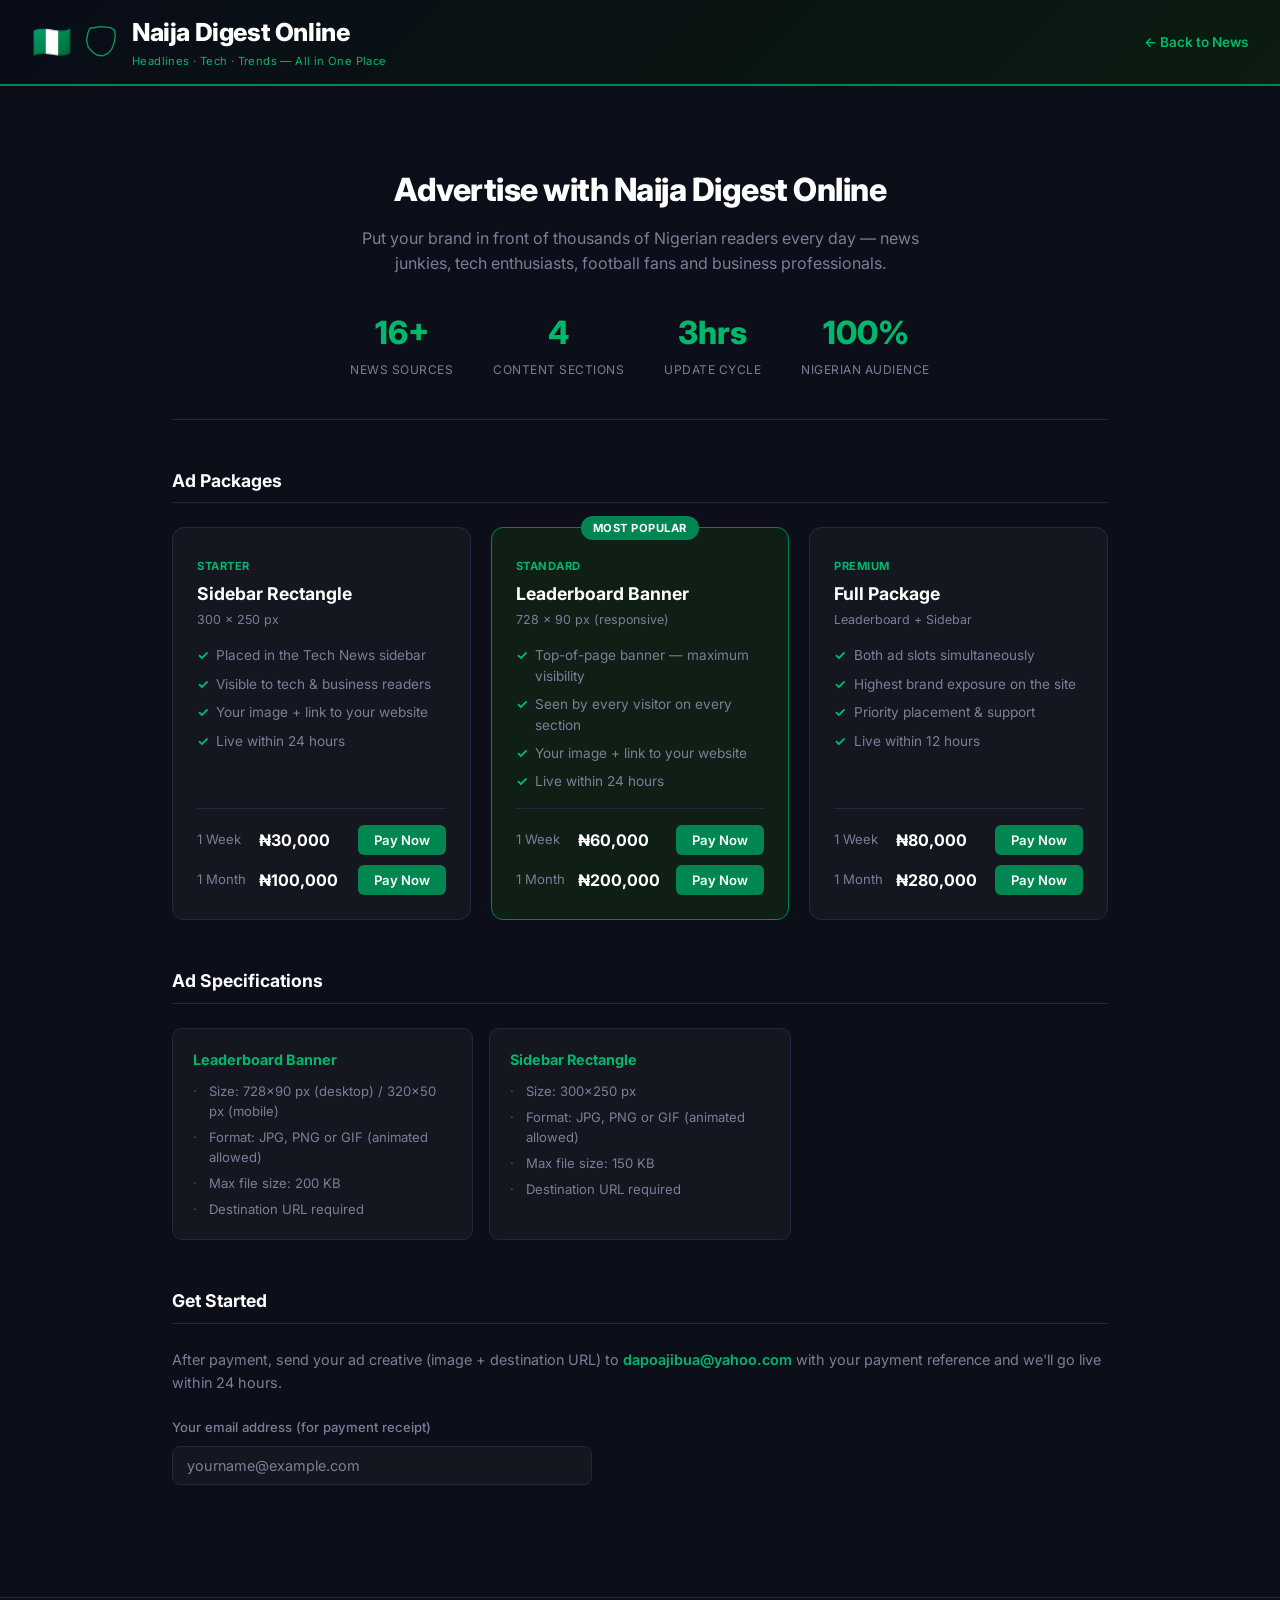
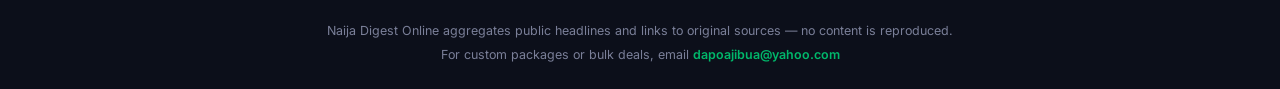
==== docs/advertise.html @ 70f1e2ca "feat: add ad slots, advertise page with Paystack and AdSense placeholder" ====
<!DOCTYPE html>
<html lang="en">
<head>
  <meta charset="UTF-8" />
  <meta name="viewport" content="width=device-width, initial-scale=1.0" />
  <title>Advertise with Us — Naija Digest Online</title>
  <meta name="description" content="Reach thousands of Nigerian readers daily. Advertise on Naija Digest Online — Nigeria's leading news, tech and football aggregator." />
  <link rel="icon" type="image/svg+xml" href="favicon.svg" />
  <link rel="preconnect" href="https://fonts.googleapis.com" />
  <link rel="preconnect" href="https://fonts.gstatic.com" crossorigin />
  <link href="https://fonts.googleapis.com/css2?family=Inter:wght@400;500;600;700;800&display=swap" rel="stylesheet" />
  <link rel="stylesheet" href="style.css" />
  <link rel="stylesheet" href="advertise.css" />
  <script src="https://js.paystack.co/v1/inline.js"></script>
</head>
<body>

  <header>
    <div class="header-inner">
      <div class="logo">
        <a href="index.html" style="display:flex;align-items:center;gap:0.75rem;text-decoration:none">
          <span class="flag">🇳🇬</span>
          <svg class="ng-map" xmlns="http://www.w3.org/2000/svg" viewBox="0 0 68 64" aria-hidden="true">
            <path d="M11,6 L32,3 L50,5 L58,10 L59,20 L57,33 L53,44 L46,53 L36,58 L25,57 L16,51 L8,42 L5,29 L7,16 Z"
                  fill="none" stroke="currentColor" stroke-width="2.5" stroke-linejoin="round"/>
          </svg>
          <div>
            <h1>Naija Digest Online</h1>
            <p class="tagline">Headlines · Tech · Trends — All in One Place</p>
          </div>
        </a>
      </div>
      <a href="index.html" class="back-link">← Back to News</a>
    </div>
  </header>

  <main class="adv-main">

    <!-- Hero -->
    <section class="adv-hero">
      <h2>Advertise with Naija Digest Online</h2>
      <p>Put your brand in front of thousands of Nigerian readers every day — news junkies, tech enthusiasts, football fans and business professionals.</p>
      <div class="adv-stats">
        <div class="stat"><span class="stat-num">16+</span><span class="stat-label">News Sources</span></div>
        <div class="stat"><span class="stat-num">4</span><span class="stat-label">Content Sections</span></div>
        <div class="stat"><span class="stat-num">3hrs</span><span class="stat-label">Update Cycle</span></div>
        <div class="stat"><span class="stat-num">100%</span><span class="stat-label">Nigerian Audience</span></div>
      </div>
    </section>

    <!-- Packages -->
    <section class="adv-packages">
      <h3 class="adv-section-title">Ad Packages</h3>
      <div class="pkg-grid">

        <!-- Starter -->
        <div class="pkg-card">
          <div class="pkg-header">
            <span class="pkg-badge">Starter</span>
            <h4>Sidebar Rectangle</h4>
            <p class="pkg-size">300 × 250 px</p>
          </div>
          <ul class="pkg-features">
            <li>Placed in the Tech News sidebar</li>
            <li>Visible to tech &amp; business readers</li>
            <li>Your image + link to your website</li>
            <li>Live within 24 hours</li>
          </ul>
          <div class="pkg-prices">
            <div class="price-row">
              <span>1 Week</span>
              <strong>₦30,000</strong>
              <button class="pay-btn" onclick="pay('Sidebar Ad – 1 Week', 3000000, this)">Pay Now</button>
            </div>
            <div class="price-row">
              <span>1 Month</span>
              <strong>₦100,000</strong>
              <button class="pay-btn" onclick="pay('Sidebar Ad – 1 Month', 10000000, this)">Pay Now</button>
            </div>
          </div>
        </div>

        <!-- Standard -->
        <div class="pkg-card pkg-card--featured">
          <div class="pkg-badge-top">Most Popular</div>
          <div class="pkg-header">
            <span class="pkg-badge">Standard</span>
            <h4>Leaderboard Banner</h4>
            <p class="pkg-size">728 × 90 px (responsive)</p>
          </div>
          <ul class="pkg-features">
            <li>Top-of-page banner — maximum visibility</li>
            <li>Seen by every visitor on every section</li>
            <li>Your image + link to your website</li>
            <li>Live within 24 hours</li>
          </ul>
          <div class="pkg-prices">
            <div class="price-row">
              <span>1 Week</span>
              <strong>₦60,000</strong>
              <button class="pay-btn" onclick="pay('Leaderboard Ad – 1 Week', 6000000, this)">Pay Now</button>
            </div>
            <div class="price-row">
              <span>1 Month</span>
              <strong>₦200,000</strong>
              <button class="pay-btn" onclick="pay('Leaderboard Ad – 1 Month', 20000000, this)">Pay Now</button>
            </div>
          </div>
        </div>

        <!-- Premium -->
        <div class="pkg-card">
          <div class="pkg-header">
            <span class="pkg-badge">Premium</span>
            <h4>Full Package</h4>
            <p class="pkg-size">Leaderboard + Sidebar</p>
          </div>
          <ul class="pkg-features">
            <li>Both ad slots simultaneously</li>
            <li>Highest brand exposure on the site</li>
            <li>Priority placement &amp; support</li>
            <li>Live within 12 hours</li>
          </ul>
          <div class="pkg-prices">
            <div class="price-row">
              <span>1 Week</span>
              <strong>₦80,000</strong>
              <button class="pay-btn" onclick="pay('Premium Package – 1 Week', 8000000, this)">Pay Now</button>
            </div>
            <div class="price-row">
              <span>1 Month</span>
              <strong>₦280,000</strong>
              <button class="pay-btn" onclick="pay('Premium Package – 1 Month', 28000000, this)">Pay Now</button>
            </div>
          </div>
        </div>

      </div>
    </section>

    <!-- Ad specs -->
    <section class="adv-specs">
      <h3 class="adv-section-title">Ad Specifications</h3>
      <div class="specs-grid">
        <div class="spec-card">
          <h4>Leaderboard Banner</h4>
          <ul>
            <li>Size: 728×90 px (desktop) / 320×50 px (mobile)</li>
            <li>Format: JPG, PNG or GIF (animated allowed)</li>
            <li>Max file size: 200 KB</li>
            <li>Destination URL required</li>
          </ul>
        </div>
        <div class="spec-card">
          <h4>Sidebar Rectangle</h4>
          <ul>
            <li>Size: 300×250 px</li>
            <li>Format: JPG, PNG or GIF (animated allowed)</li>
            <li>Max file size: 150 KB</li>
            <li>Destination URL required</li>
          </ul>
        </div>
      </div>
    </section>

    <!-- Contact / Payment form -->
    <section class="adv-contact" id="contact">
      <h3 class="adv-section-title">Get Started</h3>
      <p>After payment, send your ad creative (image + destination URL) to <a href="mailto:dapoajibua@yahoo.com" class="email-link">dapoajibua@yahoo.com</a> with your payment reference and we'll go live within 24 hours.</p>

      <div class="email-form">
        <label for="adv-email">Your email address (for payment receipt)</label>
        <input type="email" id="adv-email" placeholder="yourname@example.com" />
      </div>
    </section>

  </main>

  <footer>
    <p>Naija Digest Online aggregates public headlines and links to original sources — no content is reproduced.</p>
    <p>For custom packages or bulk deals, email <a href="mailto:dapoajibua@yahoo.com" class="footer-link">dapoajibua@yahoo.com</a></p>
  </footer>

  <script>
    const PAYSTACK_KEY = "pk_live_XXXXXXXXXX"; // TODO: replace with your Paystack public key

    function pay(planName, amountKobo, btn) {
      const emailInput = document.getElementById("adv-email");
      const email = emailInput.value.trim();
      if (!email || !email.includes("@")) {
        emailInput.focus();
        emailInput.style.borderColor = "#e74c3c";
        emailInput.placeholder = "Please enter your email first";
        return;
      }
      emailInput.style.borderColor = "";

      const handler = PaystackPop.setup({
        key: PAYSTACK_KEY,
        email: email,
        amount: amountKobo,
        currency: "NGN",
        ref: "NDO-" + Date.now(),
        metadata: { plan: planName },
        callback: function(response) {
          btn.textContent = "Paid ✓";
          btn.disabled = true;
          btn.style.background = "#008751";
          alert(
            "Payment successful! 🎉\n\n" +
            "Reference: " + response.reference + "\n\n" +
            "Please send your ad image and destination URL to dapoajibua@yahoo.com\n" +
            "quoting this reference. Your ad will go live within 24 hours."
          );
        },
        onClose: function() {}
      });
      handler.openIframe();
    }
  </script>

</body>
</html>
---- docs/style.css ----
/* ── Variables ── */
:root {
  --green:        #008751;
  --green-light:  #00b86b;
  --green-dim:    #1a3d2b;
  --bg:           #0c0f1a;
  --bg-card:      #141720;
  --bg-hover:     #1c2030;
  --border:       #232840;
  --text:         #e6e8f0;
  --text-muted:   #7a7f98;
  --badge-bg:     #173028;
  --badge-text:   #4ed898;
  --radius:       10px;
  --font:         'Inter', system-ui, sans-serif;
}

/* ── Reset ── */
*, *::before, *::after { box-sizing: border-box; margin: 0; padding: 0; }

body {
  font-family: var(--font);
  background: var(--bg);
  color: var(--text);
  min-height: 100vh;
  line-height: 1.5;
}

a { color: inherit; text-decoration: none; }

/* ── Header ── */
header {
  background: linear-gradient(135deg, #090c18 0%, #0b1c10 100%);
  border-bottom: 2px solid var(--green);
  padding: 0.9rem 2rem;
  position: sticky;
  top: 0;
  z-index: 200;
}

.header-inner {
  max-width: 1400px;
  margin: 0 auto;
  display: flex;
  justify-content: space-between;
  align-items: center;
  gap: 1rem;
  flex-wrap: wrap;
}

.logo { display: flex; align-items: center; gap: 0.75rem; }
.flag { font-size: 2rem; line-height: 1; }

.ng-map {
  width: 36px;
  height: 34px;
  color: var(--green-light);
  opacity: 0.85;
  flex-shrink: 0;
}

.logo h1 {
  font-size: 1.55rem;
  font-weight: 800;
  color: #fff;
  letter-spacing: -0.4px;
}

.tagline {
  font-size: 0.7rem;
  color: var(--green-light);
  letter-spacing: 0.4px;
  margin-top: 1px;
}

.update-box {
  text-align: right;
  font-size: 0.78rem;
}

#last-updated { color: var(--green-light); margin-bottom: 2px; }
#next-update  { color: var(--text-muted); }

/* ── Tab nav ── */
.tab-nav {
  background: #0a0d18;
  border-bottom: 1px solid var(--border);
  display: flex;
  padding: 0 2rem;
  overflow-x: auto;
  scrollbar-width: none;
}
.tab-nav::-webkit-scrollbar { display: none; }

.tab-btn {
  background: none;
  border: none;
  border-bottom: 3px solid transparent;
  color: var(--text-muted);
  padding: 0.85rem 1.4rem;
  font-family: var(--font);
  font-size: 0.875rem;
  font-weight: 600;
  cursor: pointer;
  white-space: nowrap;
  transition: color 0.15s, border-color 0.15s;
}
.tab-btn:hover   { color: var(--text); }
.tab-btn.active  { color: var(--green-light); border-bottom-color: var(--green); }

/* ── Main ── */
main {
  max-width: 1400px;
  margin: 0 auto;
  padding: 1.5rem 2rem;
}

.tab-panel         { display: none; }
.tab-panel.active  { display: block; }

/* ── Section heading ── */
.section-heading {
  font-size: 0.9rem;
  font-weight: 700;
  color: var(--green-light);
  text-transform: uppercase;
  letter-spacing: 0.5px;
  margin-bottom: 1rem;
  padding-bottom: 0.5rem;
  border-bottom: 1px solid var(--border);
}

/* ── Cards ── */
.card-grid {
  display: grid;
  grid-template-columns: repeat(auto-fill, minmax(300px, 1fr));
  gap: 0.85rem;
}

.card {
  display: flex;
  flex-direction: column;
  gap: 0.45rem;
  background: var(--bg-card);
  border: 1px solid var(--border);
  border-radius: var(--radius);
  padding: 1rem;
  transition: background 0.15s, border-color 0.15s, transform 0.15s;
}
.card:hover {
  background: var(--bg-hover);
  border-color: var(--green);
  transform: translateY(-2px);
}

.card-meta {
  display: flex;
  justify-content: space-between;
  align-items: center;
  gap: 0.5rem;
}

.badge {
  background: var(--badge-bg);
  color: var(--badge-text);
  font-size: 0.68rem;
  font-weight: 700;
  text-transform: uppercase;
  letter-spacing: 0.3px;
  padding: 0.18rem 0.55rem;
  border-radius: 999px;
  white-space: nowrap;
  max-width: 130px;
  overflow: hidden;
  text-overflow: ellipsis;
}

.time {
  font-size: 0.72rem;
  color: var(--text-muted);
  white-space: nowrap;
}

.card-title {
  font-size: 0.9rem;
  font-weight: 600;
  line-height: 1.45;
  color: var(--text);
}

.card-summary {
  font-size: 0.78rem;
  color: var(--text-muted);
  line-height: 1.5;
  display: -webkit-box;
  -webkit-line-clamp: 2;
  -webkit-box-orient: vertical;
  overflow: hidden;
}

/* ── Tech layout ── */
.tech-layout {
  display: grid;
  grid-template-columns: 1fr 350px;
  gap: 1.5rem;
  align-items: start;
}

/* ── Events sidebar ── */
.event-item {
  display: block;
  background: var(--bg-card);
  border: 1px solid var(--border);
  border-left: 3px solid var(--green);
  border-radius: 8px;
  padding: 0.8rem 1rem;
  margin-bottom: 0.7rem;
  transition: background 0.15s, border-left-color 0.15s;
}
.event-item:hover {
  background: var(--bg-hover);
  border-left-color: var(--green-light);
}

.event-title {
  font-size: 0.855rem;
  font-weight: 600;
  line-height: 1.4;
  margin-bottom: 0.3rem;
}

.event-meta {
  font-size: 0.72rem;
  color: var(--text-muted);
}

/* ── Trending ── */
.trending-grid {
  display: grid;
  grid-template-columns: repeat(auto-fill, minmax(360px, 1fr));
  gap: 1.25rem;
}

.trend-card {
  background: var(--bg-card);
  border: 1px solid var(--border);
  border-radius: 12px;
  padding: 1.25rem;
}

/* Google Trends list */
#google-trends {
  list-style: none;
  counter-reset: trends;
}

#google-trends li {
  counter-increment: trends;
  display: flex;
  align-items: center;
  gap: 0.75rem;
  padding: 0.55rem 0;
  border-bottom: 1px solid var(--border);
  font-size: 0.875rem;
}
#google-trends li:last-child { border-bottom: none; }

#google-trends li::before {
  content: counter(trends);
  min-width: 1.6rem;
  font-size: 0.72rem;
  font-weight: 800;
  color: var(--green);
}

/* Reddit & YouTube items */
.trend-item {
  padding: 0.65rem 0;
  border-bottom: 1px solid var(--border);
}
.trend-item:last-child { border-bottom: none; }

.trend-item a {
  font-size: 0.855rem;
  font-weight: 500;
  line-height: 1.4;
  display: block;
  color: var(--text);
  transition: color 0.15s;
}
.trend-item a:hover { color: var(--green-light); }

.trend-sub {
  font-size: 0.7rem;
  color: var(--text-muted);
  margin-top: 0.2rem;
}

/* YouTube thumbnail */
.yt-item {
  display: flex;
  gap: 0.75rem;
  align-items: flex-start;
  padding: 0.65rem 0;
  border-bottom: 1px solid var(--border);
}
.yt-item:last-child { border-bottom: none; }

.yt-thumb {
  width: 80px;
  height: 45px;
  border-radius: 4px;
  object-fit: cover;
  flex-shrink: 0;
  background: var(--border);
}

.yt-info a {
  font-size: 0.82rem;
  font-weight: 500;
  line-height: 1.4;
  color: var(--text);
  display: block;
}
.yt-info a:hover { color: var(--green-light); }

.yt-channel {
  font-size: 0.7rem;
  color: var(--text-muted);
  margin-top: 0.2rem;
}

/* ── Empty / Loading ── */
.empty {
  color: var(--text-muted);
  font-size: 0.85rem;
  text-align: center;
  padding: 2rem 1rem;
}

/* Skeleton loader */
.skeleton-grid {
  display: grid;
  grid-template-columns: repeat(auto-fill, minmax(300px, 1fr));
  gap: 0.85rem;
}

.skeleton {
  height: 120px;
  border-radius: var(--radius);
  background: linear-gradient(90deg, var(--bg-card) 25%, var(--bg-hover) 50%, var(--bg-card) 75%);
  background-size: 200% 100%;
  animation: shimmer 1.4s infinite;
}

@keyframes shimmer {
  0%   { background-position: 200% 0; }
  100% { background-position: -200% 0; }
}

/* ── Ad slots ── */
.ad-leaderboard {
  background: #0a0d18;
  border-bottom: 1px solid var(--border);
  padding: 0.6rem 2rem;
  display: flex;
  justify-content: center;
}

.ad-placeholder {
  display: flex;
  align-items: center;
  justify-content: space-between;
  gap: 1rem;
  width: 100%;
  max-width: 728px;
  min-height: 60px;
  border: 1px dashed var(--border);
  border-radius: 6px;
  padding: 0.6rem 1.25rem;
  text-decoration: none;
  transition: border-color 0.15s, background 0.15s;
}

.ad-placeholder:hover {
  border-color: var(--green);
  background: #0f1f16;
}

.ad-placeholder-text {
  font-size: 0.82rem;
  color: var(--text-muted);
}

.ad-placeholder-cta {
  font-size: 0.8rem;
  font-weight: 700;
  color: var(--green-light);
  white-space: nowrap;
}

.ad-sidebar {
  margin-top: 1.25rem;
}

.ad-placeholder--sidebar {
  max-width: 100%;
  min-height: 120px;
  flex-direction: column;
  text-align: center;
  gap: 0.5rem;
}

.footer-link {
  color: var(--green-light);
  text-decoration: none;
  font-weight: 600;
}
.footer-link:hover { text-decoration: underline; }

/* ── Footer ── */
footer {
  border-top: 1px solid var(--border);
  padding: 1.5rem 2rem;
  text-align: center;
  font-size: 0.78rem;
  color: var(--text-muted);
  max-width: 1400px;
  margin: 2rem auto 0;
}
footer p + p { margin-top: 0.3rem; }

/* ── Responsive ── */
@media (max-width: 960px) {
  .tech-layout { grid-template-columns: 1fr; }
  .tech-sidebar { border-top: 1px solid var(--border); padding-top: 1.5rem; }
}

@media (max-width: 600px) {
  header { padding: 0.75rem 1rem; }
  .logo h1 { font-size: 1.2rem; }
  main { padding: 1rem; }
  .tab-nav { padding: 0 0.5rem; }
  .tab-btn { padding: 0.7rem 0.9rem; font-size: 0.8rem; }
  .card-grid { grid-template-columns: 1fr; }
  .trending-grid { grid-template-columns: 1fr; }
}
---- docs/advertise.css ----
/* ── Advertise page styles ── */

.back-link {
  font-size: 0.85rem;
  color: var(--green-light);
  text-decoration: none;
  font-weight: 600;
}
.back-link:hover { color: #fff; }

.adv-main {
  max-width: 1000px;
  margin: 0 auto;
  padding: 2rem;
}

/* Hero */
.adv-hero {
  text-align: center;
  padding: 3rem 1rem 2.5rem;
  border-bottom: 1px solid var(--border);
  margin-bottom: 3rem;
}

.adv-hero h2 {
  font-size: 2rem;
  font-weight: 800;
  color: #fff;
  margin-bottom: 0.75rem;
  letter-spacing: -0.5px;
}

.adv-hero p {
  font-size: 1rem;
  color: var(--text-muted);
  max-width: 600px;
  margin: 0 auto 2rem;
  line-height: 1.6;
}

.adv-stats {
  display: flex;
  justify-content: center;
  gap: 2.5rem;
  flex-wrap: wrap;
}

.stat {
  display: flex;
  flex-direction: column;
  align-items: center;
  gap: 0.25rem;
}

.stat-num {
  font-size: 2rem;
  font-weight: 800;
  color: var(--green-light);
}

.stat-label {
  font-size: 0.75rem;
  color: var(--text-muted);
  text-transform: uppercase;
  letter-spacing: 0.5px;
}

/* Section titles */
.adv-section-title {
  font-size: 1.1rem;
  font-weight: 700;
  color: #fff;
  margin-bottom: 1.5rem;
  padding-bottom: 0.5rem;
  border-bottom: 1px solid var(--border);
}

/* Package cards */
.adv-packages { margin-bottom: 3rem; }

.pkg-grid {
  display: grid;
  grid-template-columns: repeat(auto-fill, minmax(280px, 1fr));
  gap: 1.25rem;
}

.pkg-card {
  background: var(--bg-card);
  border: 1px solid var(--border);
  border-radius: 12px;
  padding: 1.5rem;
  position: relative;
  display: flex;
  flex-direction: column;
  gap: 1rem;
}

.pkg-card--featured {
  border-color: var(--green);
  background: #0f1f16;
}

.pkg-badge-top {
  position: absolute;
  top: -12px;
  left: 50%;
  transform: translateX(-50%);
  background: var(--green);
  color: #fff;
  font-size: 0.7rem;
  font-weight: 700;
  text-transform: uppercase;
  letter-spacing: 0.5px;
  padding: 0.2rem 0.75rem;
  border-radius: 999px;
  white-space: nowrap;
}

.pkg-badge {
  font-size: 0.7rem;
  font-weight: 700;
  text-transform: uppercase;
  color: var(--green-light);
  letter-spacing: 0.5px;
}

.pkg-header h4 {
  font-size: 1.1rem;
  font-weight: 700;
  color: #fff;
  margin: 0.3rem 0 0.2rem;
}

.pkg-size {
  font-size: 0.78rem;
  color: var(--text-muted);
}

.pkg-features {
  list-style: none;
  padding: 0;
  display: flex;
  flex-direction: column;
  gap: 0.5rem;
  flex: 1;
}

.pkg-features li {
  font-size: 0.85rem;
  color: var(--text-muted);
  padding-left: 1.2rem;
  position: relative;
}

.pkg-features li::before {
  content: "✓";
  position: absolute;
  left: 0;
  color: var(--green-light);
  font-weight: 700;
}

.pkg-prices {
  display: flex;
  flex-direction: column;
  gap: 0.6rem;
  border-top: 1px solid var(--border);
  padding-top: 1rem;
}

.price-row {
  display: flex;
  align-items: center;
  gap: 0.75rem;
}

.price-row span {
  font-size: 0.82rem;
  color: var(--text-muted);
  min-width: 50px;
}

.price-row strong {
  font-size: 1rem;
  font-weight: 700;
  color: #fff;
  flex: 1;
}

.pay-btn {
  background: var(--green);
  color: #fff;
  border: none;
  border-radius: 6px;
  padding: 0.45rem 1rem;
  font-family: var(--font);
  font-size: 0.82rem;
  font-weight: 600;
  cursor: pointer;
  transition: background 0.15s;
  white-space: nowrap;
}

.pay-btn:hover    { background: var(--green-light); }
.pay-btn:disabled { opacity: 0.7; cursor: not-allowed; }

/* Specs */
.adv-specs { margin-bottom: 3rem; }

.specs-grid {
  display: grid;
  grid-template-columns: repeat(auto-fill, minmax(280px, 1fr));
  gap: 1rem;
}

.spec-card {
  background: var(--bg-card);
  border: 1px solid var(--border);
  border-radius: 10px;
  padding: 1.25rem;
}

.spec-card h4 {
  font-size: 0.9rem;
  font-weight: 700;
  color: var(--green-light);
  margin-bottom: 0.75rem;
}

.spec-card ul {
  list-style: none;
  padding: 0;
  display: flex;
  flex-direction: column;
  gap: 0.4rem;
}

.spec-card li {
  font-size: 0.82rem;
  color: var(--text-muted);
  padding-left: 1rem;
  position: relative;
}

.spec-card li::before {
  content: "·";
  position: absolute;
  left: 0;
  color: var(--green);
}

/* Contact */
.adv-contact { margin-bottom: 3rem; }

.adv-contact p {
  font-size: 0.9rem;
  color: var(--text-muted);
  line-height: 1.6;
  margin-bottom: 1.5rem;
}

.email-link {
  color: var(--green-light);
  font-weight: 600;
}
.email-link:hover { text-decoration: underline; }

.email-form {
  display: flex;
  flex-direction: column;
  gap: 0.5rem;
  max-width: 420px;
}

.email-form label {
  font-size: 0.82rem;
  color: var(--text-muted);
  font-weight: 500;
}

.email-form input {
  background: var(--bg-card);
  border: 1px solid var(--border);
  border-radius: 8px;
  padding: 0.65rem 0.9rem;
  font-family: var(--font);
  font-size: 0.9rem;
  color: var(--text);
  outline: none;
  transition: border-color 0.15s;
}

.email-form input:focus { border-color: var(--green); }
.email-form input::placeholder { color: var(--text-muted); }

/* Responsive */
@media (max-width: 600px) {
  .adv-hero h2 { font-size: 1.4rem; }
  .adv-stats   { gap: 1.5rem; }
  .adv-main    { padding: 1rem; }
}
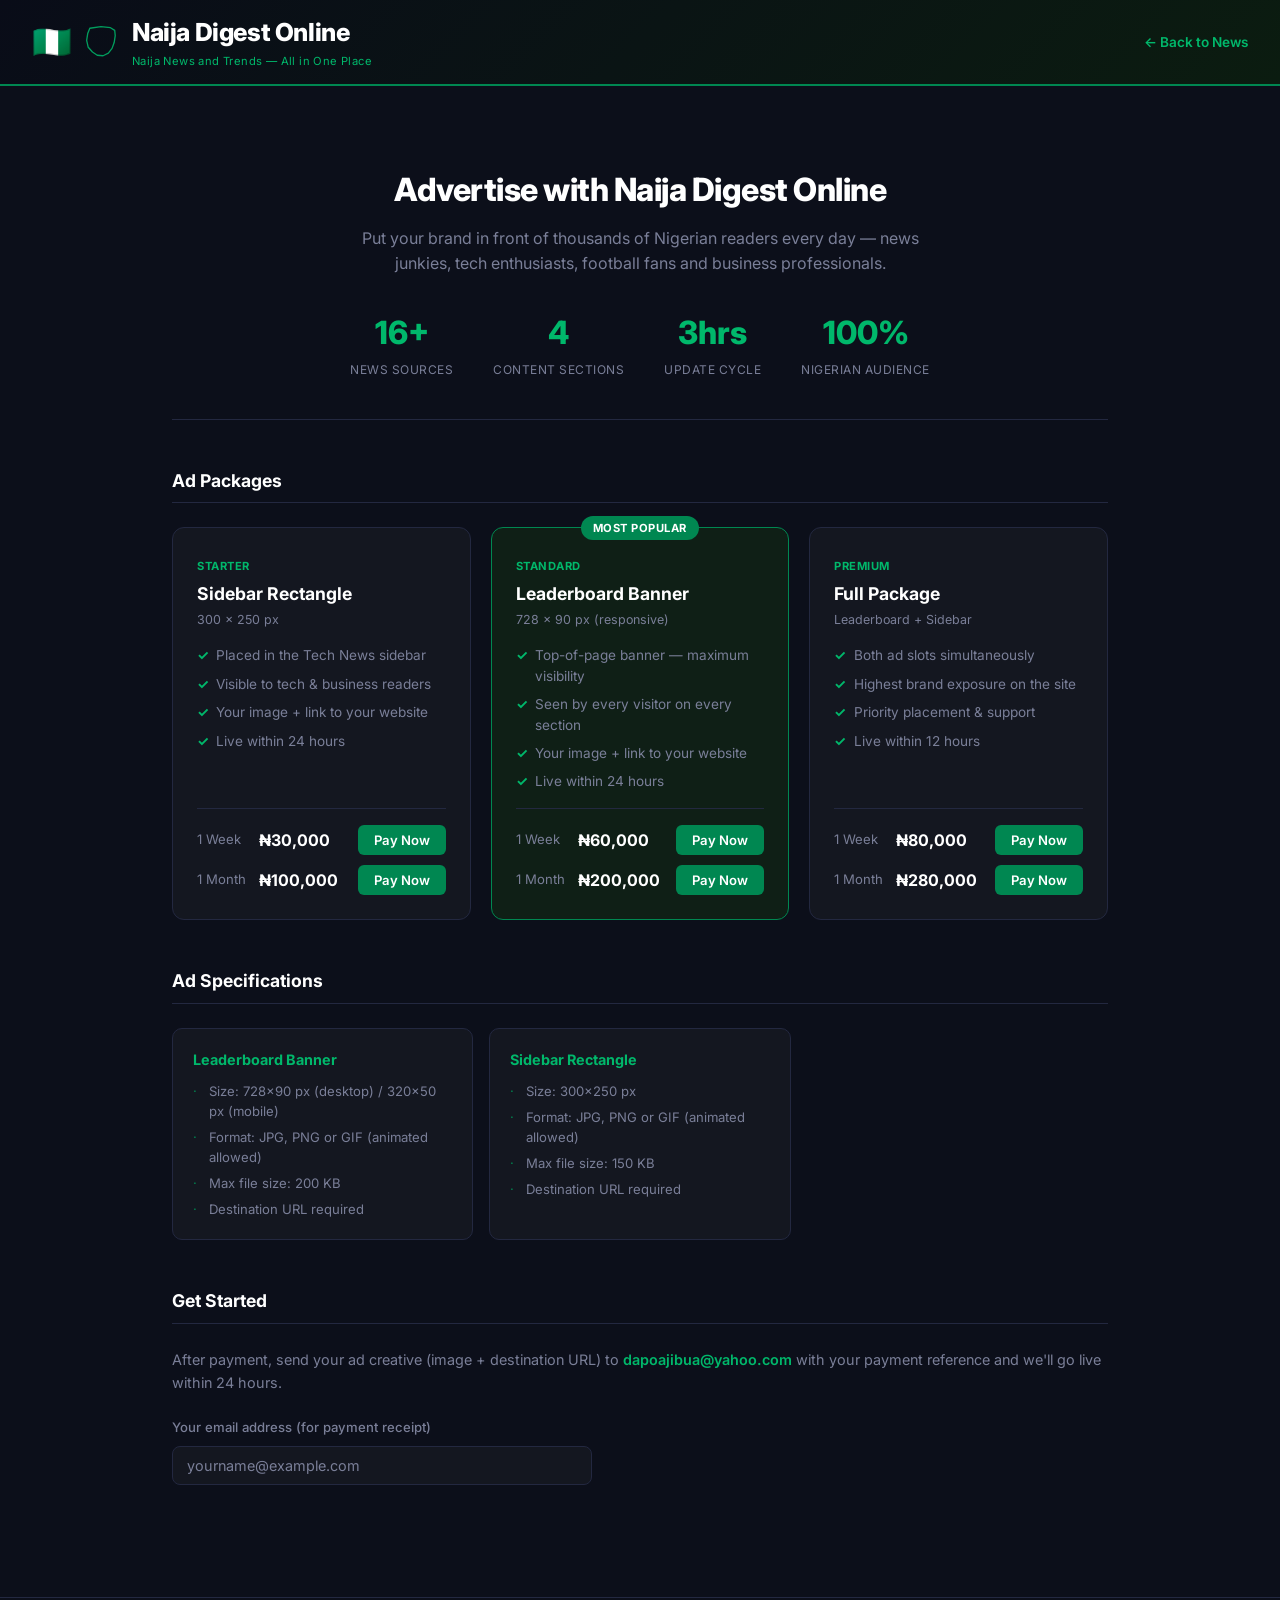
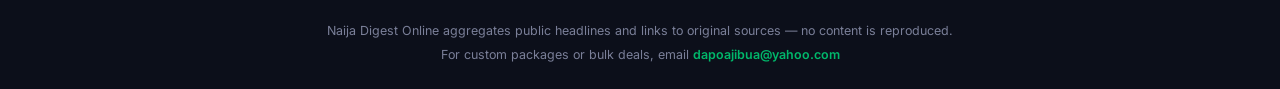
==== commit dea36e7e: "brand: update tagline to 'Naija News and Trends — All in One Place'" ====
--- a/docs/advertise.html
+++ b/docs/advertise.html
@@ -11,6 +11,7 @@
   <link href="https://fonts.googleapis.com/css2?family=Inter:wght@400;500;600;700;800&display=swap" rel="stylesheet" />
   <link rel="stylesheet" href="style.css" />
   <link rel="stylesheet" href="advertise.css" />
+  <script async src="https://pagead2.googlesyndication.com/pagead/js/adsbygoogle.js?client=ca-pub-5902229563520548" crossorigin="anonymous"></script>
   <script src="https://js.paystack.co/v1/inline.js"></script>
 </head>
 <body>
@@ -26,7 +27,7 @@
           </svg>
           <div>
             <h1>Naija Digest Online</h1>
-            <p class="tagline">Headlines · Tech · Trends — All in One Place</p>
+            <p class="tagline">Naija News and Trends — All in One Place</p>
           </div>
         </a>
       </div>
@@ -182,7 +183,7 @@
   </footer>
 
   <script>
-    const PAYSTACK_KEY = "pk_live_XXXXXXXXXX"; // TODO: replace with your Paystack public key
+    const PAYSTACK_KEY = "pk_live_4b39dc22fb958ee3462e23c3a64891dfa9a8bef3";
 
     function pay(planName, amountKobo, btn) {
       const emailInput = document.getElementById("adv-email");
--- a/docs/style.css
+++ b/docs/style.css
@@ -140,17 +140,62 @@
 .card {
   display: flex;
   flex-direction: column;
-  gap: 0.45rem;
   background: var(--bg-card);
   border: 1px solid var(--border);
   border-radius: var(--radius);
-  padding: 1rem;
-  transition: background 0.15s, border-color 0.15s, transform 0.15s;
+  overflow: hidden;
+  transition: border-color 0.15s, transform 0.15s, box-shadow 0.15s;
+  text-decoration: none;
+  color: inherit;
 }
 .card:hover {
-  background: var(--bg-hover);
   border-color: var(--green);
   transform: translateY(-2px);
+  box-shadow: 0 8px 24px rgba(0,135,81,0.12);
+}
+
+/* Card image */
+.card-img {
+  position: relative;
+  width: 100%;
+  aspect-ratio: 16 / 9;
+  overflow: hidden;
+  flex-shrink: 0;
+}
+
+.card-img img {
+  width: 100%;
+  height: 100%;
+  object-fit: cover;
+  display: block;
+  transition: transform 0.3s;
+}
+
+.card:hover .card-img img { transform: scale(1.04); }
+
+.card-img-fallback {
+  position: absolute;
+  inset: 0;
+  display: none;
+  align-items: center;
+  justify-content: center;
+  font-size: 0.75rem;
+  font-weight: 800;
+  text-transform: uppercase;
+  letter-spacing: 1px;
+  color: rgba(255,255,255,0.35);
+  padding: 0.5rem;
+  text-align: center;
+}
+
+.card-img--err .card-img-fallback { display: flex; }
+
+.card-body {
+  display: flex;
+  flex-direction: column;
+  gap: 0.45rem;
+  padding: 0.85rem 1rem;
+  flex: 1;
 }
 
 .card-meta {
@@ -198,6 +243,134 @@
   overflow: hidden;
 }
 
+/* ── World Cup hero ── */
+.wc-hero {
+  background: linear-gradient(135deg, #0a1a08 0%, #102a1a 50%, #1a1200 100%);
+  border: 1px solid #2a4020;
+  border-radius: 12px;
+  padding: 1.5rem 2rem;
+  text-align: center;
+  position: relative;
+  overflow: hidden;
+}
+
+.wc-hero::before {
+  content: "⚽";
+  position: absolute;
+  font-size: 8rem;
+  opacity: 0.05;
+  right: -1rem;
+  top: -1rem;
+  line-height: 1;
+}
+
+.wc-hero h2 {
+  font-size: 1.6rem;
+  font-weight: 800;
+  color: #fff;
+  margin-bottom: 0.4rem;
+}
+
+.wc-hero p {
+  font-size: 0.85rem;
+  color: var(--text-muted);
+  letter-spacing: 1px;
+}
+
+/* ── Fixture cards ── */
+.fixtures-strip {
+  display: grid;
+  grid-template-columns: repeat(auto-fill, minmax(280px, 1fr));
+  gap: 0.75rem;
+}
+
+.fixture-card {
+  background: var(--bg-card);
+  border: 1px solid var(--border);
+  border-radius: 10px;
+  padding: 1rem;
+  text-decoration: none;
+  color: inherit;
+  display: block;
+  transition: border-color 0.15s, background 0.15s;
+}
+.fixture-card:hover { border-color: var(--green); background: var(--bg-hover); }
+
+.fixture-teams {
+  display: flex;
+  align-items: center;
+  gap: 0.5rem;
+  margin-bottom: 0.5rem;
+}
+
+.fixture-team {
+  display: flex;
+  flex-direction: column;
+  align-items: flex-start;
+  gap: 0.2rem;
+  flex: 1;
+}
+
+.fixture-team--away {
+  align-items: flex-end;
+}
+
+.fixture-name {
+  font-size: 0.82rem;
+  font-weight: 600;
+  color: var(--text);
+  line-height: 1.2;
+}
+
+.fixture-score {
+  font-size: 1.5rem;
+  font-weight: 800;
+  color: #fff;
+  line-height: 1;
+}
+
+.fixture-mid {
+  display: flex;
+  flex-direction: column;
+  align-items: center;
+  flex-shrink: 0;
+  padding: 0 0.5rem;
+}
+
+.fixture-status {
+  font-size: 0.72rem;
+  font-weight: 700;
+  color: var(--text-muted);
+  text-transform: uppercase;
+  letter-spacing: 0.3px;
+  padding: 0.2rem 0.5rem;
+  border-radius: 4px;
+  background: var(--bg-hover);
+}
+
+.fixture-status--live {
+  color: #ff4444;
+  background: rgba(255,68,68,0.15);
+  animation: pulse 1.5s ease-in-out infinite;
+}
+
+.fixture-status--done {
+  color: var(--green-light);
+  background: var(--green-dim);
+}
+
+@keyframes pulse {
+  0%, 100% { opacity: 1; }
+  50%       { opacity: 0.6; }
+}
+
+.fixture-meta {
+  font-size: 0.7rem;
+  color: var(--text-muted);
+  margin-top: 0.15rem;
+  text-align: center;
+}
+
 /* ── Tech layout ── */
 .tech-layout {
   display: grid;
@@ -358,6 +531,293 @@
   100% { background-position: -200% 0; }
 }
 
+/* ── Exchange Rates & Crypto shared ── */
+.rates-header {
+  display: flex;
+  justify-content: space-between;
+  align-items: flex-start;
+  margin-bottom: 1.25rem;
+  flex-wrap: wrap;
+  gap: 0.75rem;
+}
+
+.rates-header h2 {
+  font-size: 1.4rem;
+  font-weight: 800;
+  color: #fff;
+  margin-bottom: 0.25rem;
+}
+
+.rates-timestamp {
+  font-size: 0.75rem;
+  color: var(--text-muted);
+}
+
+.refresh-btn {
+  background: var(--bg-card);
+  border: 1px solid var(--border);
+  color: var(--green-light);
+  padding: 0.45rem 1rem;
+  border-radius: 8px;
+  font-family: var(--font);
+  font-size: 0.82rem;
+  font-weight: 600;
+  cursor: pointer;
+  transition: all 0.15s;
+  white-space: nowrap;
+}
+.refresh-btn:hover { border-color: var(--green); background: var(--bg-hover); }
+
+.parallel-notice {
+  display: flex;
+  align-items: flex-start;
+  gap: 0.6rem;
+  background: #1a1500;
+  border: 1px solid #3a3000;
+  border-left: 3px solid #f5a623;
+  border-radius: 8px;
+  padding: 0.7rem 1rem;
+  font-size: 0.8rem;
+  color: #c8a860;
+  margin-bottom: 1.25rem;
+  line-height: 1.5;
+}
+
+.rates-note {
+  margin-top: 1rem;
+  font-size: 0.72rem;
+  color: var(--text-muted);
+  padding-top: 0.75rem;
+  border-top: 1px solid var(--border);
+  line-height: 1.6;
+}
+
+.loading-pulse {
+  height: 76px;
+  border-radius: var(--radius);
+  background: linear-gradient(90deg, var(--bg-card) 25%, var(--bg-hover) 50%, var(--bg-card) 75%);
+  background-size: 200% 100%;
+  animation: shimmer 1.4s infinite;
+}
+
+/* ── Rate cards ── */
+.rates-grid {
+  display: grid;
+  grid-template-columns: repeat(auto-fill, minmax(240px, 1fr));
+  gap: 0.75rem;
+}
+
+.rate-card {
+  background: var(--bg-card);
+  border: 1px solid var(--border);
+  border-radius: 10px;
+  padding: 0.9rem 1rem;
+  display: flex;
+  align-items: center;
+  gap: 0.85rem;
+  transition: border-color 0.15s, background 0.15s;
+}
+.rate-card:hover { border-color: var(--green); background: var(--bg-hover); }
+
+.rate-flag { font-size: 2rem; line-height: 1; flex-shrink: 0; }
+
+.rate-name {
+  font-size: 0.75rem;
+  color: var(--text-muted);
+  margin-bottom: 0.2rem;
+}
+
+.rate-code {
+  font-weight: 700;
+  color: var(--green-light);
+}
+
+.rate-value {
+  font-size: 1.2rem;
+  font-weight: 800;
+  color: #fff;
+  line-height: 1;
+  margin-bottom: 0.2rem;
+}
+
+.rate-sub {
+  font-size: 0.68rem;
+  color: var(--text-muted);
+}
+
+/* ── Crypto cards ── */
+.crypto-grid {
+  display: grid;
+  grid-template-columns: repeat(auto-fill, minmax(260px, 1fr));
+  gap: 0.75rem;
+}
+
+.crypto-card {
+  background: var(--bg-card);
+  border: 1px solid var(--border);
+  border-radius: 10px;
+  padding: 1rem 1.1rem;
+  display: flex;
+  align-items: center;
+  gap: 1rem;
+  transition: border-color 0.15s, background 0.15s;
+}
+.crypto-card:hover { border-color: var(--green); background: var(--bg-hover); }
+
+.crypto-icon {
+  width: 48px;
+  height: 48px;
+  border-radius: 50%;
+  display: flex;
+  align-items: center;
+  justify-content: center;
+  font-size: 1.3rem;
+  font-weight: 800;
+  flex-shrink: 0;
+}
+
+.crypto-name {
+  font-size: 0.78rem;
+  color: var(--text-muted);
+  margin-bottom: 0.2rem;
+}
+
+.crypto-symbol {
+  font-weight: 700;
+  color: var(--green-light);
+}
+
+.crypto-ngn {
+  font-size: 1.1rem;
+  font-weight: 800;
+  color: #fff;
+  line-height: 1;
+  margin-bottom: 0.3rem;
+}
+
+.crypto-meta {
+  display: flex;
+  gap: 0.75rem;
+  font-size: 0.75rem;
+  align-items: center;
+}
+
+.crypto-usd  { color: var(--text-muted); }
+.crypto-up   { color: #00c853; font-weight: 700; }
+.crypto-down { color: #ff5252; font-weight: 700; }
+
+/* ── Live TV ── */
+.tv-intro {
+  text-align: center;
+  padding: 1.5rem 1rem 1rem;
+}
+.tv-intro h2 {
+  font-size: 1.5rem;
+  font-weight: 800;
+  color: #fff;
+  margin-bottom: 0.4rem;
+}
+.tv-intro p { font-size: 0.85rem; color: var(--text-muted); }
+
+.tv-category-heading {
+  font-size: 0.85rem;
+  font-weight: 700;
+  color: var(--text-muted);
+  text-transform: uppercase;
+  letter-spacing: 0.6px;
+  margin-bottom: 1rem;
+  padding-bottom: 0.5rem;
+  border-bottom: 1px solid var(--border);
+}
+
+.tv-grid {
+  display: grid;
+  grid-template-columns: repeat(auto-fill, minmax(260px, 1fr));
+  gap: 0.85rem;
+}
+
+.tv-card {
+  background: var(--bg-card);
+  border: 1px solid var(--border);
+  border-radius: 12px;
+  padding: 1rem 1.1rem;
+  display: flex;
+  align-items: center;
+  gap: 1rem;
+  cursor: pointer;
+  transition: border-color 0.15s, background 0.15s, transform 0.15s;
+  position: relative;
+}
+.tv-card:hover {
+  border-color: var(--green);
+  background: var(--bg-hover);
+  transform: translateY(-2px);
+}
+
+.tv-logo {
+  width: 52px;
+  height: 52px;
+  border-radius: 10px;
+  display: flex;
+  align-items: center;
+  justify-content: center;
+  font-size: 0.75rem;
+  font-weight: 800;
+  color: #fff;
+  flex-shrink: 0;
+  letter-spacing: 0.5px;
+}
+
+.tv-logo--channels  { background: linear-gradient(135deg, #e31e24, #c0151a); }
+.tv-logo--arise     { background: linear-gradient(135deg, #1a237e, #283593); }
+.tv-logo--tvc       { background: linear-gradient(135deg, #006400, #008000); }
+.tv-logo--ait       { background: linear-gradient(135deg, #b71c1c, #d32f2f); }
+.tv-logo--nta       { background: linear-gradient(135deg, #1b5e20, #2e7d32); }
+.tv-logo--galaxy    { background: linear-gradient(135deg, #4a148c, #6a1b9a); }
+.tv-logo--ltv       { background: linear-gradient(135deg, #006064, #00838f); }
+.tv-logo--silverbird{ background: linear-gradient(135deg, #bf360c, #e64a19); }
+.tv-logo--wazobia   { background: linear-gradient(135deg, #33691e, #558b2f); }
+.tv-logo--rstv      { background: linear-gradient(135deg, #880e4f, #ad1457); }
+.tv-logo--rave      { background: linear-gradient(135deg, #e65100, #f57c00); }
+.tv-logo--ekiti     { background: linear-gradient(135deg, #1a237e, #0d47a1); }
+
+.tv-info { flex: 1; min-width: 0; }
+
+.tv-name {
+  font-size: 0.9rem;
+  font-weight: 700;
+  color: var(--text);
+  margin-bottom: 0.2rem;
+}
+
+.tv-desc {
+  font-size: 0.75rem;
+  color: var(--text-muted);
+  line-height: 1.3;
+}
+
+.tv-live-badge {
+  font-size: 0.62rem;
+  font-weight: 800;
+  letter-spacing: 0.5px;
+  color: #fff;
+  background: #e31e24;
+  padding: 0.15rem 0.45rem;
+  border-radius: 4px;
+  flex-shrink: 0;
+  animation: pulse 2s ease-in-out infinite;
+}
+
+.tv-disclaimer {
+  margin-top: 2rem;
+  font-size: 0.75rem;
+  color: var(--text-muted);
+  text-align: center;
+  line-height: 1.6;
+  padding: 1rem;
+  border-top: 1px solid var(--border);
+}
+
 /* ── Ad slots ── */
 .ad-leaderboard {
   background: #0a0d18;
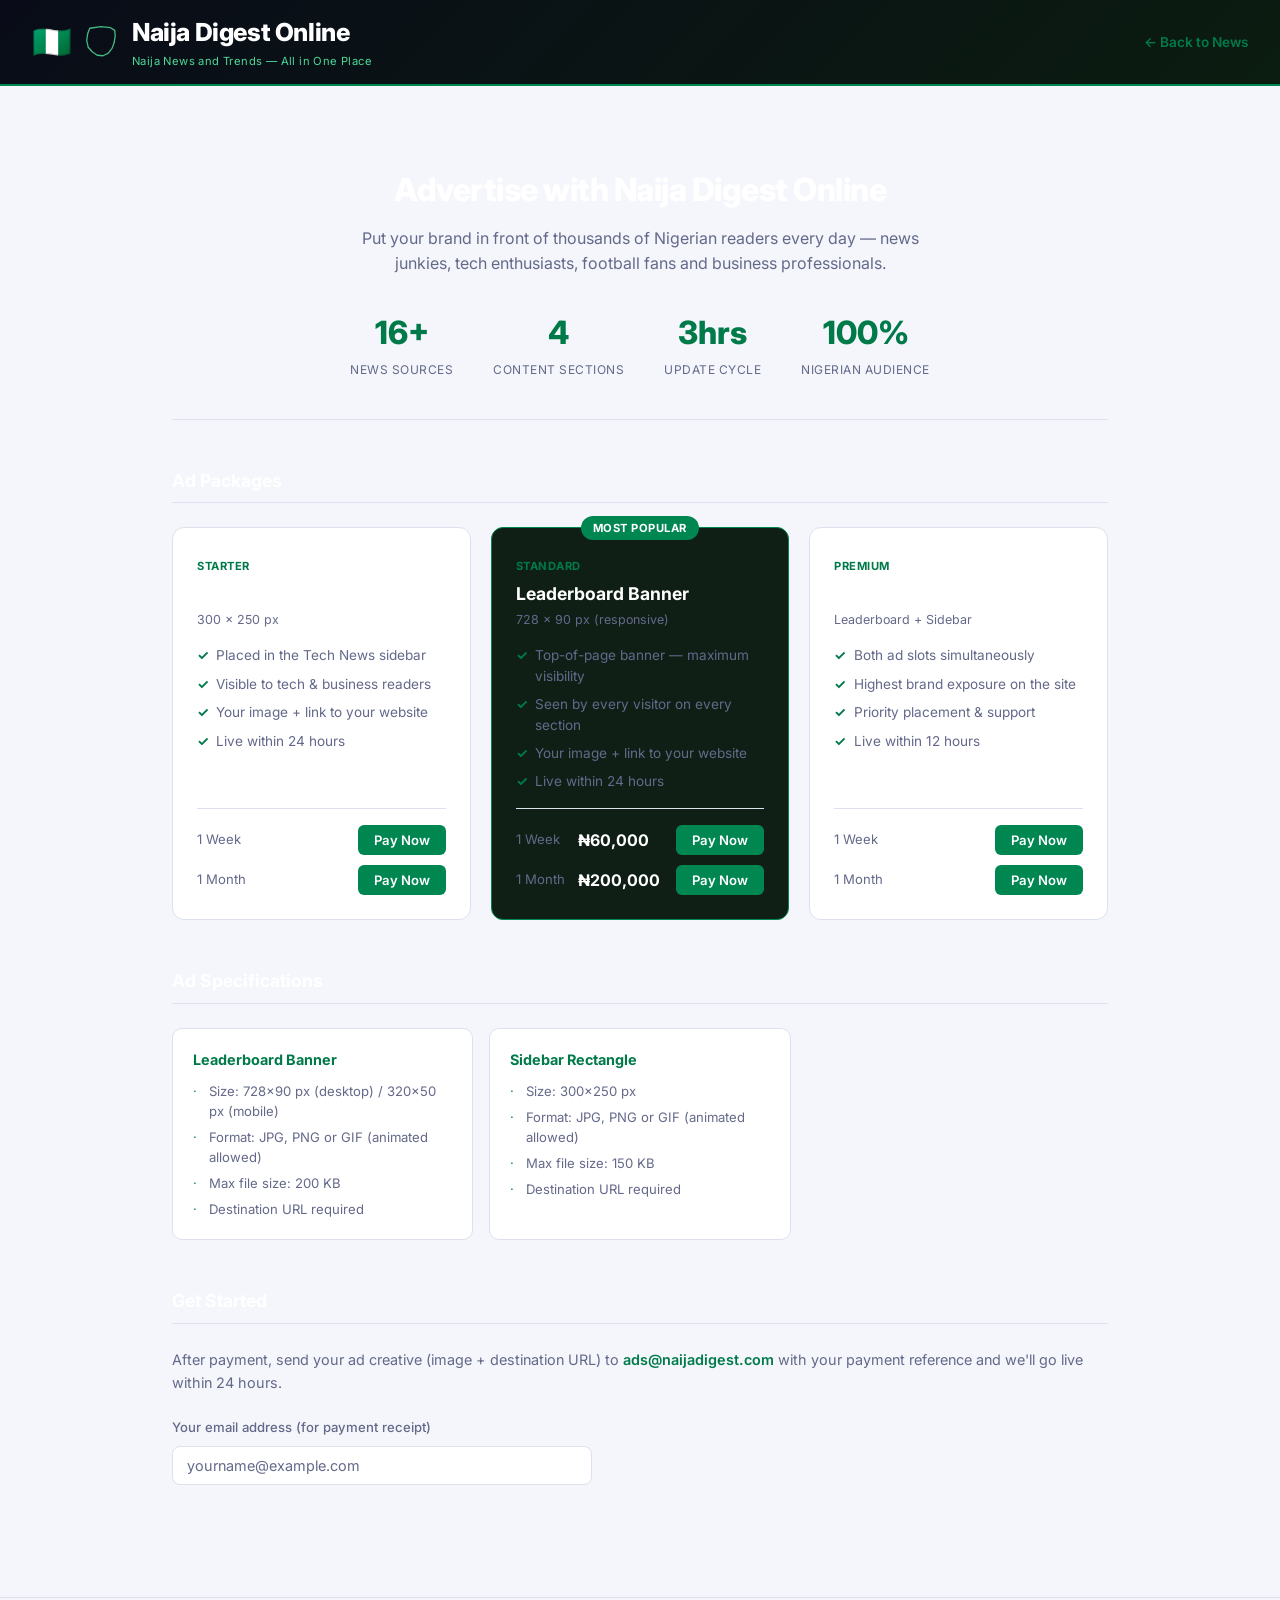
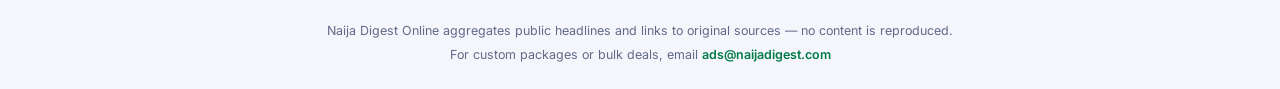
==== commit bb3d99d7: "Replace contact email with ads@naijadigest.com on advertise page Co-Authored-By: Claude Sonnet 4.6 <" ====
--- a/docs/advertise.html
+++ b/docs/advertise.html
@@ -167,7 +167,7 @@
     <!-- Contact / Payment form -->
     <section class="adv-contact" id="contact">
       <h3 class="adv-section-title">Get Started</h3>
-      <p>After payment, send your ad creative (image + destination URL) to <a href="mailto:dapoajibua@yahoo.com" class="email-link">dapoajibua@yahoo.com</a> with your payment reference and we'll go live within 24 hours.</p>
+      <p>After payment, send your ad creative (image + destination URL) to <a href="mailto:ads@naijadigest.com" class="email-link">ads@naijadigest.com</a> with your payment reference and we'll go live within 24 hours.</p>
 
       <div class="email-form">
         <label for="adv-email">Your email address (for payment receipt)</label>
@@ -179,7 +179,7 @@
 
   <footer>
     <p>Naija Digest Online aggregates public headlines and links to original sources — no content is reproduced.</p>
-    <p>For custom packages or bulk deals, email <a href="mailto:dapoajibua@yahoo.com" class="footer-link">dapoajibua@yahoo.com</a></p>
+    <p>For custom packages or bulk deals, email <a href="mailto:ads@naijadigest.com" class="footer-link">ads@naijadigest.com</a></p>
   </footer>
 
   <script>
@@ -210,7 +210,7 @@
           alert(
             "Payment successful! 🎉\n\n" +
             "Reference: " + response.reference + "\n\n" +
-            "Please send your ad image and destination URL to dapoajibua@yahoo.com\n" +
+            "Please send your ad image and destination URL to ads@naijadigest.com\n" +
             "quoting this reference. Your ad will go live within 24 hours."
           );
         },
--- a/docs/style.css
+++ b/docs/style.css
@@ -1,16 +1,16 @@
 /* ── Variables ── */
 :root {
   --green:        #008751;
-  --green-light:  #00b86b;
-  --green-dim:    #1a3d2b;
-  --bg:           #0c0f1a;
-  --bg-card:      #141720;
-  --bg-hover:     #1c2030;
-  --border:       #232840;
-  --text:         #e6e8f0;
-  --text-muted:   #7a7f98;
-  --badge-bg:     #173028;
-  --badge-text:   #4ed898;
+  --green-light:  #007a49;
+  --green-dim:    #e4f5ec;
+  --bg:           #f4f6fb;
+  --bg-card:      #ffffff;
+  --bg-hover:     #eef1f8;
+  --border:       #dde1ed;
+  --text:         #1a1d2e;
+  --text-muted:   #64698a;
+  --badge-bg:     #e4f5ec;
+  --badge-text:   #006840;
   --radius:       10px;
   --font:         'Inter', system-ui, sans-serif;
 }
@@ -81,9 +81,14 @@
 #last-updated { color: var(--green-light); margin-bottom: 2px; }
 #next-update  { color: var(--text-muted); }
 
+/* keep header accent text bright on dark header bg */
+header .tagline,
+header #last-updated,
+header .ng-map { color: #4ed898; }
+
 /* ── Tab nav ── */
 .tab-nav {
-  background: #0a0d18;
+  background: var(--bg-card);
   border-bottom: 1px solid var(--border);
   display: flex;
   padding: 0 2rem;
@@ -147,6 +152,7 @@
   transition: border-color 0.15s, transform 0.15s, box-shadow 0.15s;
   text-decoration: none;
   color: inherit;
+  box-shadow: 0 1px 4px rgba(0,0,0,0.06);
 }
 .card:hover {
   border-color: var(--green);
@@ -245,8 +251,8 @@
 
 /* ── World Cup hero ── */
 .wc-hero {
-  background: linear-gradient(135deg, #0a1a08 0%, #102a1a 50%, #1a1200 100%);
-  border: 1px solid #2a4020;
+  background: linear-gradient(135deg, #e8f5ee 0%, #f4fff9 50%, #fffef0 100%);
+  border: 1px solid #c8e6cc;
   border-radius: 12px;
   padding: 1.5rem 2rem;
   text-align: center;
@@ -267,7 +273,7 @@
 .wc-hero h2 {
   font-size: 1.6rem;
   font-weight: 800;
-  color: #fff;
+  color: var(--text);
   margin-bottom: 0.4rem;
 }
 
@@ -325,7 +331,7 @@
 .fixture-score {
   font-size: 1.5rem;
   font-weight: 800;
-  color: #fff;
+  color: var(--text);
   line-height: 1;
 }
 
@@ -544,7 +550,7 @@
 .rates-header h2 {
   font-size: 1.4rem;
   font-weight: 800;
-  color: #fff;
+  color: var(--text);
   margin-bottom: 0.25rem;
 }
 
@@ -572,13 +578,13 @@
   display: flex;
   align-items: flex-start;
   gap: 0.6rem;
-  background: #1a1500;
-  border: 1px solid #3a3000;
+  background: #fffbea;
+  border: 1px solid #f5e6a0;
   border-left: 3px solid #f5a623;
   border-radius: 8px;
   padding: 0.7rem 1rem;
   font-size: 0.8rem;
-  color: #c8a860;
+  color: #7a5c10;
   margin-bottom: 1.25rem;
   line-height: 1.5;
 }
@@ -635,7 +641,7 @@
 .rate-value {
   font-size: 1.2rem;
   font-weight: 800;
-  color: #fff;
+  color: var(--text);
   line-height: 1;
   margin-bottom: 0.2rem;
 }
@@ -690,7 +696,7 @@
 .crypto-ngn {
   font-size: 1.1rem;
   font-weight: 800;
-  color: #fff;
+  color: var(--text);
   line-height: 1;
   margin-bottom: 0.3rem;
 }
@@ -714,7 +720,7 @@
 .tv-intro h2 {
   font-size: 1.5rem;
   font-weight: 800;
-  color: #fff;
+  color: var(--text);
   margin-bottom: 0.4rem;
 }
 .tv-intro p { font-size: 0.85rem; color: var(--text-muted); }
@@ -818,9 +824,89 @@
   border-top: 1px solid var(--border);
 }
 
+/* ── Radio cards ── */
+.radio-card {
+  display: flex;
+  align-items: center;
+  gap: 0.85rem;
+  padding: 0.9rem 1rem;
+  background: var(--bg-card);
+  border: 1px solid var(--border);
+  border-radius: 12px;
+  cursor: pointer;
+  transition: border-color 0.2s, background 0.2s, transform 0.2s;
+}
+.radio-card:hover {
+  border-color: var(--green);
+  background: var(--bg-hover);
+  transform: translateY(-2px);
+}
+
+.radio-logo {
+  width: 52px;
+  height: 52px;
+  border-radius: 10px;
+  display: flex;
+  align-items: center;
+  justify-content: center;
+  font-size: 0.7rem;
+  font-weight: 800;
+  color: #fff;
+  flex-shrink: 0;
+  letter-spacing: 0.3px;
+}
+
+.radio-logo--ch         { background: linear-gradient(135deg, #e31e24, #c0151a); }
+.radio-logo--info       { background: linear-gradient(135deg, #1a237e, #283593); }
+.radio-logo--lagostalks { background: linear-gradient(135deg, #1b5e20, #2e7d32); }
+.radio-logo--raypower   { background: linear-gradient(135deg, #e65100, #f57c00); }
+.radio-logo--cool       { background: linear-gradient(135deg, #006064, #00838f); }
+.radio-logo--beat       { background: linear-gradient(135deg, #4a148c, #6a1b9a); }
+.radio-logo--smooth     { background: linear-gradient(135deg, #880e4f, #ad1457); }
+.radio-logo--wazobiafm  { background: linear-gradient(135deg, #33691e, #558b2f); }
+.radio-logo--naijafm    { background: linear-gradient(135deg, #bf360c, #e64a19); }
+.radio-logo--classic    { background: linear-gradient(135deg, #4e342e, #6d4c41); }
+.radio-logo--brila      { background: linear-gradient(135deg, #006400, #008000); }
+.radio-logo--adaba      { background: linear-gradient(135deg, #1565c0, #1976d2); }
+.radio-logo--frcn       { background: linear-gradient(135deg, #004d00, #007000); }
+.radio-logo--talksport  { background: linear-gradient(135deg, #7b0000, #b71c1c); }
+.radio-logo--bbc5       { background: linear-gradient(135deg, #003087, #1565c0); }
+.radio-logo--bbcws      { background: linear-gradient(135deg, #b71c1c, #d32f2f); }
+.radio-logo--voa        { background: linear-gradient(135deg, #003087, #1565c0); }
+.radio-logo--dw         { background: linear-gradient(135deg, #006d8f, #0097a7); }
+.radio-logo--rhythm     { background: linear-gradient(135deg, #e65100, #ff6d00); }
+.radio-logo--capitalfm  { background: linear-gradient(135deg, #4a148c, #7b1fa2); }
+.radio-logo--1xtra      { background: linear-gradient(135deg, #212121, #424242); }
+
+.radio-info { flex: 1; min-width: 0; }
+
+.radio-name {
+  font-size: 0.9rem;
+  font-weight: 700;
+  color: var(--text);
+  margin-bottom: 0.2rem;
+}
+
+.radio-freq {
+  font-size: 0.75rem;
+  color: var(--text-muted);
+}
+
+.radio-onair {
+  font-size: 0.62rem;
+  font-weight: 800;
+  letter-spacing: 0.5px;
+  color: #fff;
+  background: #008751;
+  padding: 0.15rem 0.45rem;
+  border-radius: 4px;
+  flex-shrink: 0;
+  animation: pulse 2s ease-in-out infinite;
+}
+
 /* ── Ad slots ── */
 .ad-leaderboard {
-  background: #0a0d18;
+  background: var(--bg);
   border-bottom: 1px solid var(--border);
   padding: 0.6rem 2rem;
   display: flex;
@@ -844,7 +930,7 @@
 
 .ad-placeholder:hover {
   border-color: var(--green);
-  background: #0f1f16;
+  background: var(--green-dim);
 }
 
 .ad-placeholder-text {
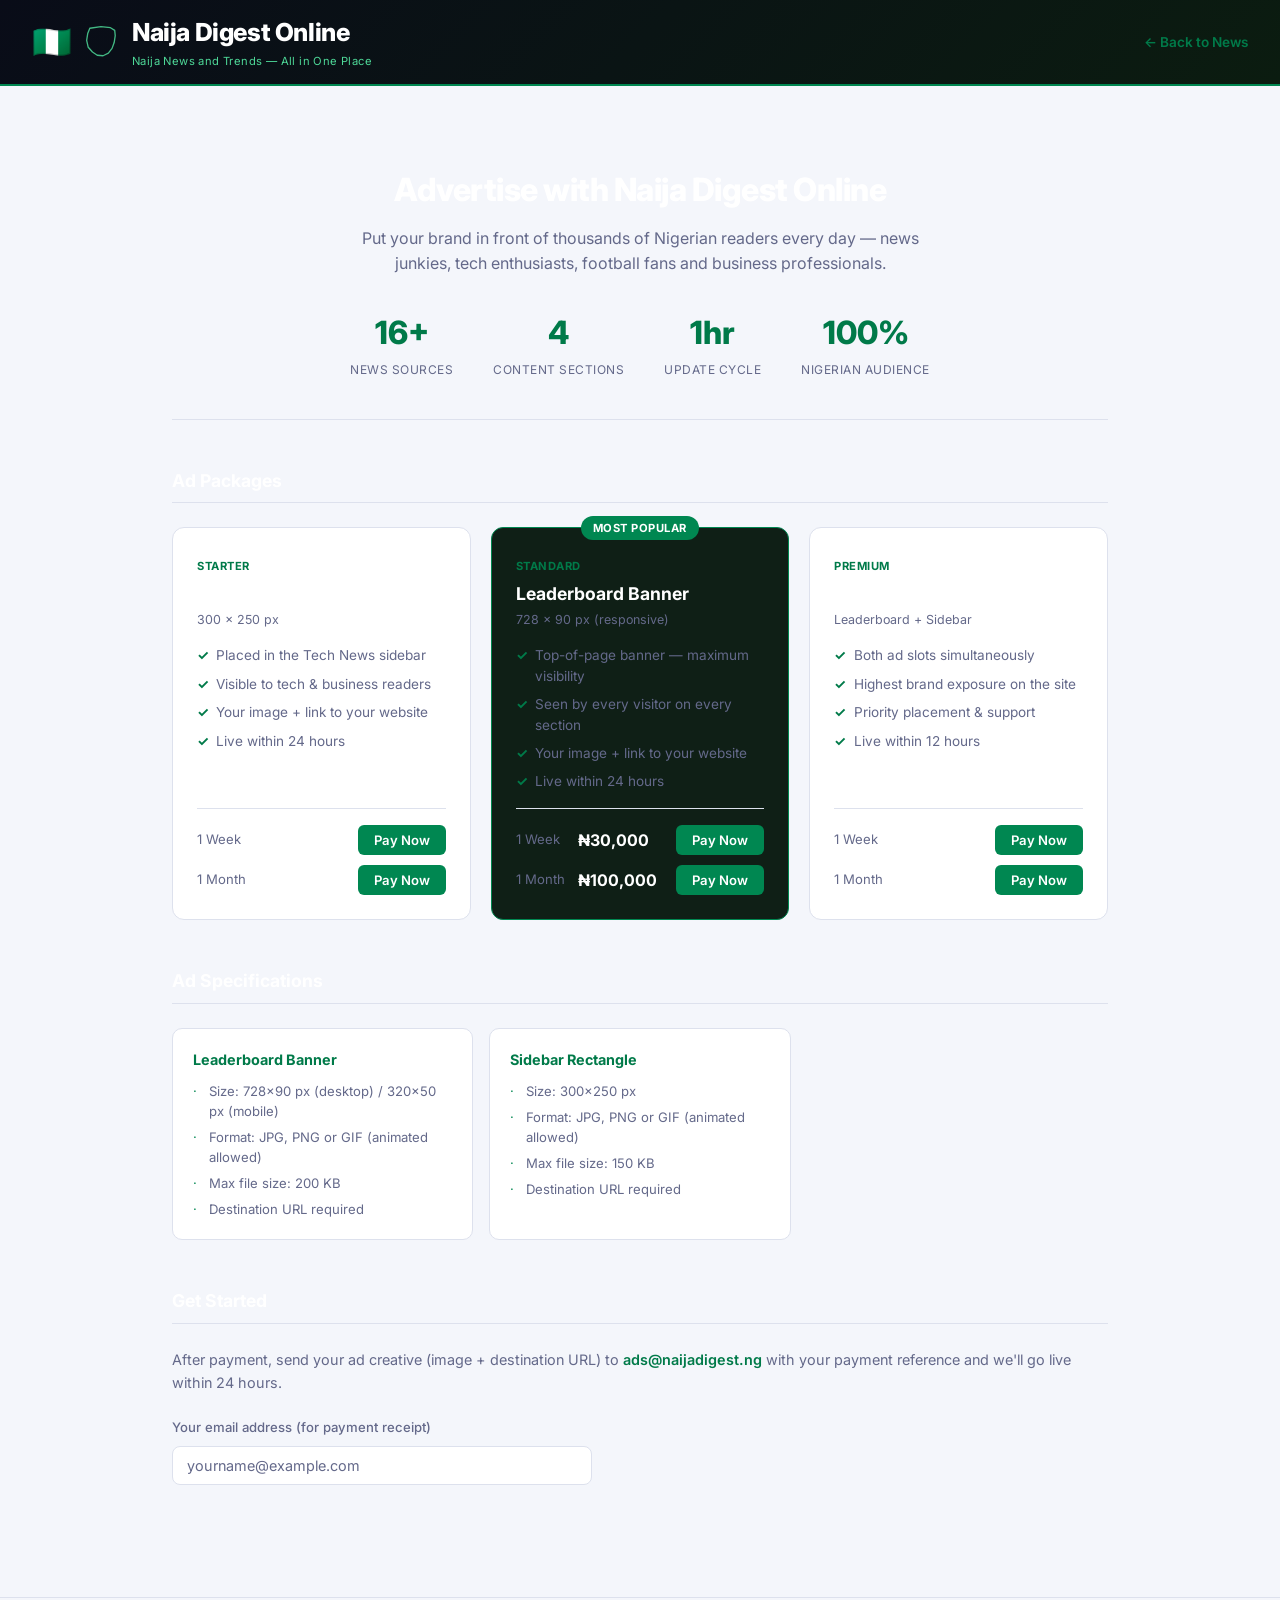
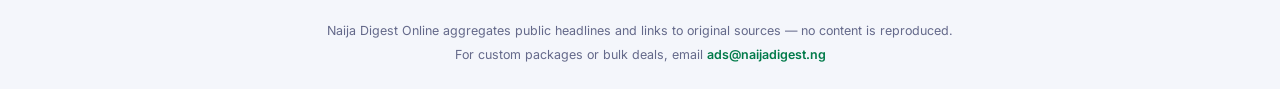
==== commit 1b94493a: "update: halve ad prices, fix email, update cycle to hourly Co-Authored-By: Claude Sonnet 4.6 <norepl" ====
--- a/docs/advertise.html
+++ b/docs/advertise.html
@@ -44,7 +44,7 @@
       <div class="adv-stats">
         <div class="stat"><span class="stat-num">16+</span><span class="stat-label">News Sources</span></div>
         <div class="stat"><span class="stat-num">4</span><span class="stat-label">Content Sections</span></div>
-        <div class="stat"><span class="stat-num">3hrs</span><span class="stat-label">Update Cycle</span></div>
+        <div class="stat"><span class="stat-num">1hr</span><span class="stat-label">Update Cycle</span></div>
         <div class="stat"><span class="stat-num">100%</span><span class="stat-label">Nigerian Audience</span></div>
       </div>
     </section>
@@ -70,13 +70,13 @@
           <div class="pkg-prices">
             <div class="price-row">
               <span>1 Week</span>
-              <strong>₦30,000</strong>
-              <button class="pay-btn" onclick="pay('Sidebar Ad – 1 Week', 3000000, this)">Pay Now</button>
+              <strong>₦15,000</strong>
+              <button class="pay-btn" onclick="pay('Sidebar Ad – 1 Week', 1500000, this)">Pay Now</button>
             </div>
             <div class="price-row">
               <span>1 Month</span>
-              <strong>₦100,000</strong>
-              <button class="pay-btn" onclick="pay('Sidebar Ad – 1 Month', 10000000, this)">Pay Now</button>
+              <strong>₦50,000</strong>
+              <button class="pay-btn" onclick="pay('Sidebar Ad – 1 Month', 5000000, this)">Pay Now</button>
             </div>
           </div>
         </div>
@@ -98,13 +98,13 @@
           <div class="pkg-prices">
             <div class="price-row">
               <span>1 Week</span>
-              <strong>₦60,000</strong>
-              <button class="pay-btn" onclick="pay('Leaderboard Ad – 1 Week', 6000000, this)">Pay Now</button>
+              <strong>₦30,000</strong>
+              <button class="pay-btn" onclick="pay('Leaderboard Ad – 1 Week', 3000000, this)">Pay Now</button>
             </div>
             <div class="price-row">
               <span>1 Month</span>
-              <strong>₦200,000</strong>
-              <button class="pay-btn" onclick="pay('Leaderboard Ad – 1 Month', 20000000, this)">Pay Now</button>
+              <strong>₦100,000</strong>
+              <button class="pay-btn" onclick="pay('Leaderboard Ad – 1 Month', 10000000, this)">Pay Now</button>
             </div>
           </div>
         </div>
@@ -125,13 +125,13 @@
           <div class="pkg-prices">
             <div class="price-row">
               <span>1 Week</span>
-              <strong>₦80,000</strong>
-              <button class="pay-btn" onclick="pay('Premium Package – 1 Week', 8000000, this)">Pay Now</button>
+              <strong>₦40,000</strong>
+              <button class="pay-btn" onclick="pay('Premium Package – 1 Week', 4000000, this)">Pay Now</button>
             </div>
             <div class="price-row">
               <span>1 Month</span>
-              <strong>₦280,000</strong>
-              <button class="pay-btn" onclick="pay('Premium Package – 1 Month', 28000000, this)">Pay Now</button>
+              <strong>₦140,000</strong>
+              <button class="pay-btn" onclick="pay('Premium Package – 1 Month', 14000000, this)">Pay Now</button>
             </div>
           </div>
         </div>
@@ -167,7 +167,7 @@
     <!-- Contact / Payment form -->
     <section class="adv-contact" id="contact">
       <h3 class="adv-section-title">Get Started</h3>
-      <p>After payment, send your ad creative (image + destination URL) to <a href="mailto:ads@naijadigest.com" class="email-link">ads@naijadigest.com</a> with your payment reference and we'll go live within 24 hours.</p>
+      <p>After payment, send your ad creative (image + destination URL) to <a href="mailto:ads@naijadigest.ng" class="email-link">ads@naijadigest.ng</a> with your payment reference and we'll go live within 24 hours.</p>
 
       <div class="email-form">
         <label for="adv-email">Your email address (for payment receipt)</label>
@@ -179,7 +179,7 @@
 
   <footer>
     <p>Naija Digest Online aggregates public headlines and links to original sources — no content is reproduced.</p>
-    <p>For custom packages or bulk deals, email <a href="mailto:ads@naijadigest.com" class="footer-link">ads@naijadigest.com</a></p>
+    <p>For custom packages or bulk deals, email <a href="mailto:ads@naijadigest.ng" class="footer-link">ads@naijadigest.ng</a></p>
   </footer>
 
   <script>
@@ -210,7 +210,7 @@
           alert(
             "Payment successful! 🎉\n\n" +
             "Reference: " + response.reference + "\n\n" +
-            "Please send your ad image and destination URL to ads@naijadigest.com\n" +
+            "Please send your ad image and destination URL to ads@naijadigest.ng\n" +
             "quoting this reference. Your ad will go live within 24 hours."
           );
         },
--- a/docs/style.css
+++ b/docs/style.css
@@ -211,6 +211,55 @@
   gap: 0.5rem;
 }
 
+.card-meta-right {
+  display: flex;
+  align-items: center;
+  gap: 0.45rem;
+  flex-shrink: 0;
+}
+
+.card-share {
+  background: none;
+  border: 1px solid var(--border);
+  border-radius: 6px;
+  padding: 0.25rem 0.4rem;
+  cursor: pointer;
+  color: var(--text-muted);
+  display: flex;
+  align-items: center;
+  justify-content: center;
+  transition: color 0.15s, border-color 0.15s, background 0.15s;
+  line-height: 1;
+}
+.card-share:hover {
+  color: var(--green-light);
+  border-color: var(--green);
+  background: var(--green-dim);
+}
+
+.share-toast {
+  position: fixed;
+  bottom: 90px;
+  left: 50%;
+  transform: translateX(-50%) translateY(12px);
+  background: #1a1d2e;
+  color: #fff;
+  padding: 0.5rem 1.25rem;
+  border-radius: 999px;
+  font-size: 0.82rem;
+  font-weight: 600;
+  opacity: 0;
+  transition: opacity 0.2s ease, transform 0.2s ease;
+  pointer-events: none;
+  z-index: 600;
+  white-space: nowrap;
+  box-shadow: 0 4px 16px rgba(0,0,0,0.3);
+}
+.share-toast.show {
+  opacity: 1;
+  transform: translateX(-50%) translateY(0);
+}
+
 .badge {
   background: var(--badge-bg);
   color: var(--badge-text);
@@ -415,9 +464,9 @@
 
 /* ── Trending ── */
 .trending-grid {
-  display: grid;
-  grid-template-columns: repeat(auto-fill, minmax(360px, 1fr));
-  gap: 1.25rem;
+  display: flex;
+  flex-direction: column;
+  gap: 1.5rem;
 }
 
 .trend-card {
@@ -427,6 +476,69 @@
   padding: 1.25rem;
 }
 
+/* Horizontal scrolling image row */
+.trend-scroll-row {
+  display: flex;
+  overflow-x: auto;
+  gap: 1rem;
+  padding-bottom: 0.5rem;
+  scrollbar-width: thin;
+  scrollbar-color: var(--border) transparent;
+  margin-top: 0.5rem;
+}
+
+.trend-media-card {
+  min-width: 190px;
+  max-width: 190px;
+  flex-shrink: 0;
+  text-decoration: none;
+  color: inherit;
+  display: block;
+}
+
+.trend-media-img {
+  width: 190px;
+  height: 110px;
+  object-fit: cover;
+  border-radius: 8px;
+  background: var(--border);
+  display: block;
+}
+
+.trend-media-img-fallback {
+  width: 190px;
+  height: 110px;
+  border-radius: 8px;
+  display: flex;
+  align-items: center;
+  justify-content: center;
+  font-size: 0.7rem;
+  font-weight: 700;
+  color: rgba(255,255,255,0.85);
+  text-align: center;
+  padding: 0.5rem;
+}
+
+.trend-media-title {
+  font-size: 0.82rem;
+  font-weight: 600;
+  line-height: 1.35;
+  margin-top: 0.45rem;
+  color: var(--text);
+  display: -webkit-box;
+  -webkit-line-clamp: 2;
+  -webkit-box-orient: vertical;
+  overflow: hidden;
+  transition: color 0.15s;
+}
+.trend-media-card:hover .trend-media-title { color: var(--green-light); }
+
+.trend-media-source {
+  font-size: 0.68rem;
+  color: var(--text-muted);
+  margin-top: 0.2rem;
+}
+
 /* Google Trends list */
 #google-trends {
   list-style: none;
@@ -452,7 +564,7 @@
   color: var(--green);
 }
 
-/* Reddit & YouTube items */
+/* Generic trend items */
 .trend-item {
   padding: 0.65rem 0;
   border-bottom: 1px solid var(--border);
@@ -475,23 +587,83 @@
   margin-top: 0.2rem;
 }
 
-/* YouTube thumbnail */
-.yt-item {
-  display: flex;
+/* X trending — full-width chips row */
+#x-trending-list {
+  display: flex;
+  flex-wrap: wrap;
+  gap: 0.5rem;
+  margin-top: 0.25rem;
+}
+
+.x-trend-item {
+  display: flex;
+  align-items: center;
+  gap: 0.45rem;
+  padding: 0.35rem 0.85rem;
+  background: var(--bg);
+  border: 1px solid var(--border);
+  border-radius: 2rem;
+  transition: border-color 0.15s;
+}
+.x-trend-item:hover { border-color: var(--green); }
+
+.x-trend-rank {
+  min-width: 1.4rem;
+  height: 1.4rem;
+  background: var(--green);
+  color: #fff;
+  border-radius: 50%;
+  display: flex;
+  align-items: center;
+  justify-content: center;
+  font-size: 0.62rem;
+  font-weight: 800;
+  flex-shrink: 0;
+}
+
+.x-trend-tag {
+  font-weight: 600;
+  font-size: 0.82rem;
+  color: var(--text);
+  text-decoration: none;
+  white-space: nowrap;
+}
+.x-trend-tag:hover { color: var(--green-light); }
+
+/* Shared numbered list for all other trend sections */
+.trend-list-item {
+  display: flex;
+  align-items: flex-start;
   gap: 0.75rem;
-  align-items: flex-start;
-  padding: 0.65rem 0;
+  padding: 0.55rem 0;
   border-bottom: 1px solid var(--border);
 }
-.yt-item:last-child { border-bottom: none; }
-
-.yt-thumb {
-  width: 80px;
-  height: 45px;
-  border-radius: 4px;
-  object-fit: cover;
-  flex-shrink: 0;
-  background: var(--border);
+.trend-list-item:last-child { border-bottom: none; }
+
+.trend-list-num {
+  min-width: 1.5rem;
+  font-size: 0.72rem;
+  font-weight: 800;
+  color: var(--green);
+  flex-shrink: 0;
+  padding-top: 0.1rem;
+}
+
+.trend-list-body a {
+  font-size: 0.855rem;
+  font-weight: 500;
+  line-height: 1.4;
+  color: var(--text);
+  text-decoration: none;
+  display: block;
+  transition: color 0.15s;
+}
+.trend-list-body a:hover { color: var(--green-light); }
+
+.trend-list-source {
+  font-size: 0.68rem;
+  color: var(--text-muted);
+  margin-top: 0.1rem;
 }
 
 .yt-info a {
@@ -892,7 +1064,8 @@
   color: var(--text-muted);
 }
 
-.radio-onair {
+.radio-onair,
+.radio-stream {
   font-size: 0.62rem;
   font-weight: 800;
   letter-spacing: 0.5px;
@@ -902,6 +1075,113 @@
   border-radius: 4px;
   flex-shrink: 0;
   animation: pulse 2s ease-in-out infinite;
+}
+
+.radio-site {
+  font-size: 0.62rem;
+  font-weight: 700;
+  letter-spacing: 0.3px;
+  color: var(--text-muted);
+  background: var(--bg-hover);
+  border: 1px solid var(--border);
+  padding: 0.15rem 0.45rem;
+  border-radius: 4px;
+  flex-shrink: 0;
+}
+
+/* ── Inline Radio Player Bar ── */
+#radio-player {
+  position: fixed;
+  bottom: 0;
+  left: 0;
+  right: 0;
+  background: #0b1220;
+  border-top: 2px solid var(--green);
+  display: none;
+  align-items: center;
+  gap: 1rem;
+  padding: 0.65rem 1.5rem;
+  z-index: 500;
+  box-shadow: 0 -4px 24px rgba(0,0,0,0.45);
+}
+
+.rp-icon { font-size: 1.4rem; flex-shrink: 0; line-height: 1; }
+
+.rp-info {
+  display: flex;
+  flex-direction: column;
+  flex: 1;
+  min-width: 0;
+  gap: 0.05rem;
+}
+
+.rp-name {
+  font-size: 0.88rem;
+  font-weight: 700;
+  color: #fff;
+  white-space: nowrap;
+  overflow: hidden;
+  text-overflow: ellipsis;
+}
+
+.rp-freq {
+  font-size: 0.7rem;
+  color: #4ed898;
+  white-space: nowrap;
+  overflow: hidden;
+  text-overflow: ellipsis;
+}
+
+.rp-status {
+  font-size: 0.65rem;
+  color: rgba(255,255,255,0.45);
+}
+
+.rp-controls { display: flex; align-items: center; flex-shrink: 0; }
+
+.rp-btn {
+  background: rgba(255,255,255,0.1);
+  border: 1px solid rgba(255,255,255,0.18);
+  color: #fff;
+  width: 38px;
+  height: 38px;
+  border-radius: 50%;
+  font-size: 1rem;
+  cursor: pointer;
+  display: flex;
+  align-items: center;
+  justify-content: center;
+  transition: background 0.15s;
+  flex-shrink: 0;
+}
+.rp-btn:hover { background: rgba(255,255,255,0.22); }
+
+.rp-vol {
+  width: 90px;
+  flex-shrink: 0;
+  accent-color: var(--green);
+  cursor: pointer;
+}
+
+.rp-close {
+  background: transparent;
+  border: none;
+  color: rgba(255,255,255,0.45);
+  font-size: 1.1rem;
+  cursor: pointer;
+  padding: 0.25rem 0.35rem;
+  transition: color 0.15s;
+  flex-shrink: 0;
+  line-height: 1;
+}
+.rp-close:hover { color: #fff; }
+
+body.radio-playing { padding-bottom: 68px; }
+
+@media (max-width: 600px) {
+  #radio-player { padding: 0.55rem 1rem; gap: 0.65rem; }
+  .rp-vol { width: 60px; }
+  .rp-freq { display: none; }
 }
 
 /* ── Ad slots ── */
@@ -976,6 +1256,16 @@
 }
 footer p + p { margin-top: 0.3rem; }
 
+.footer-seo {
+  margin-top: 0.75rem;
+  font-size: 0.7rem;
+  color: var(--border);
+  line-height: 1.7;
+  max-width: 780px;
+  margin-left: auto;
+  margin-right: auto;
+}
+
 /* ── Responsive ── */
 @media (max-width: 960px) {
   .tech-layout { grid-template-columns: 1fr; }
@@ -989,5 +1279,6 @@
   .tab-nav { padding: 0 0.5rem; }
   .tab-btn { padding: 0.7rem 0.9rem; font-size: 0.8rem; }
   .card-grid { grid-template-columns: 1fr; }
-  .trending-grid { grid-template-columns: 1fr; }
-}
+  .trend-media-card { min-width: 160px; max-width: 160px; }
+  .trend-media-img, .trend-media-img-fallback { width: 160px; height: 90px; }
+}
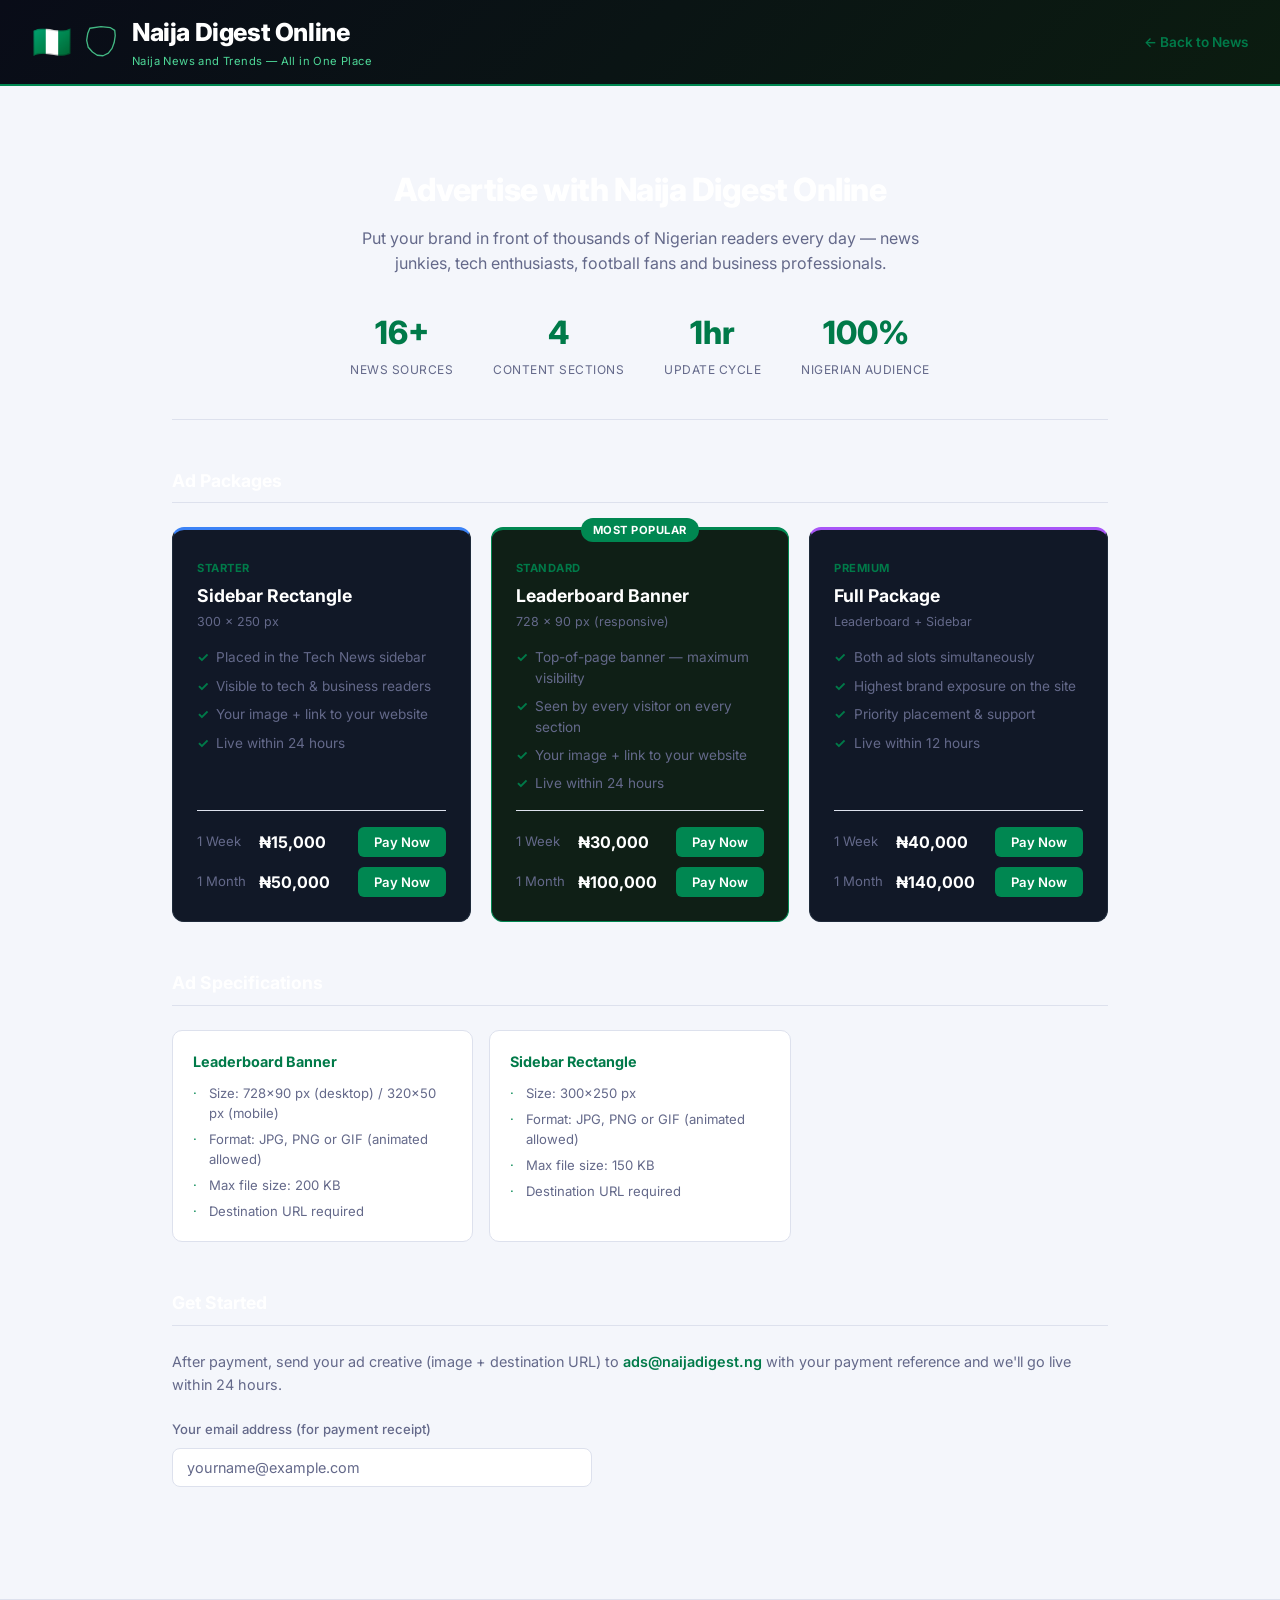
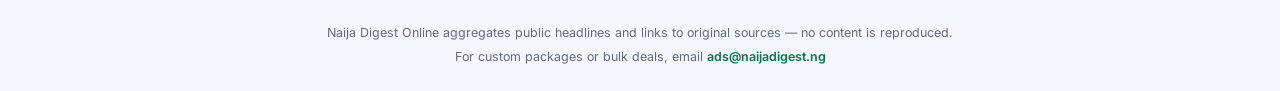
==== commit 48d7f224: "feat: add Google Analytics tracking (G-Q1EJ5EZEQC) to all pages Co-Authored-By: Claude Sonnet 4.6 <n" ====
--- a/docs/advertise.html
+++ b/docs/advertise.html
@@ -11,6 +11,14 @@
   <link href="https://fonts.googleapis.com/css2?family=Inter:wght@400;500;600;700;800&display=swap" rel="stylesheet" />
   <link rel="stylesheet" href="style.css" />
   <link rel="stylesheet" href="advertise.css" />
+  <!-- Google Analytics -->
+  <script async src="https://www.googletagmanager.com/gtag/js?id=G-Q1EJ5EZEQC"></script>
+  <script>
+    window.dataLayer = window.dataLayer || [];
+    function gtag(){dataLayer.push(arguments);}
+    gtag('js', new Date());
+    gtag('config', 'G-Q1EJ5EZEQC');
+  </script>
   <script async src="https://pagead2.googlesyndication.com/pagead/js/adsbygoogle.js?client=ca-pub-5902229563520548" crossorigin="anonymous"></script>
   <script src="https://js.paystack.co/v1/inline.js"></script>
 </head>
--- a/docs/advertise.css
+++ b/docs/advertise.css
@@ -85,8 +85,8 @@
 }
 
 .pkg-card {
-  background: var(--bg-card);
-  border: 1px solid var(--border);
+  background: #111827;
+  border: 1px solid #1e2a3a;
   border-radius: 12px;
   padding: 1.5rem;
   position: relative;
@@ -95,9 +95,18 @@
   gap: 1rem;
 }
 
+.pkg-card:not(.pkg-card--featured):first-of-type {
+  border-top: 3px solid #3b82f6;
+}
+
 .pkg-card--featured {
   border-color: var(--green);
+  border-top: 3px solid var(--green);
   background: #0f1f16;
+}
+
+.pkg-card:not(.pkg-card--featured):last-of-type {
+  border-top: 3px solid #a855f7;
 }
 
 .pkg-badge-top {
